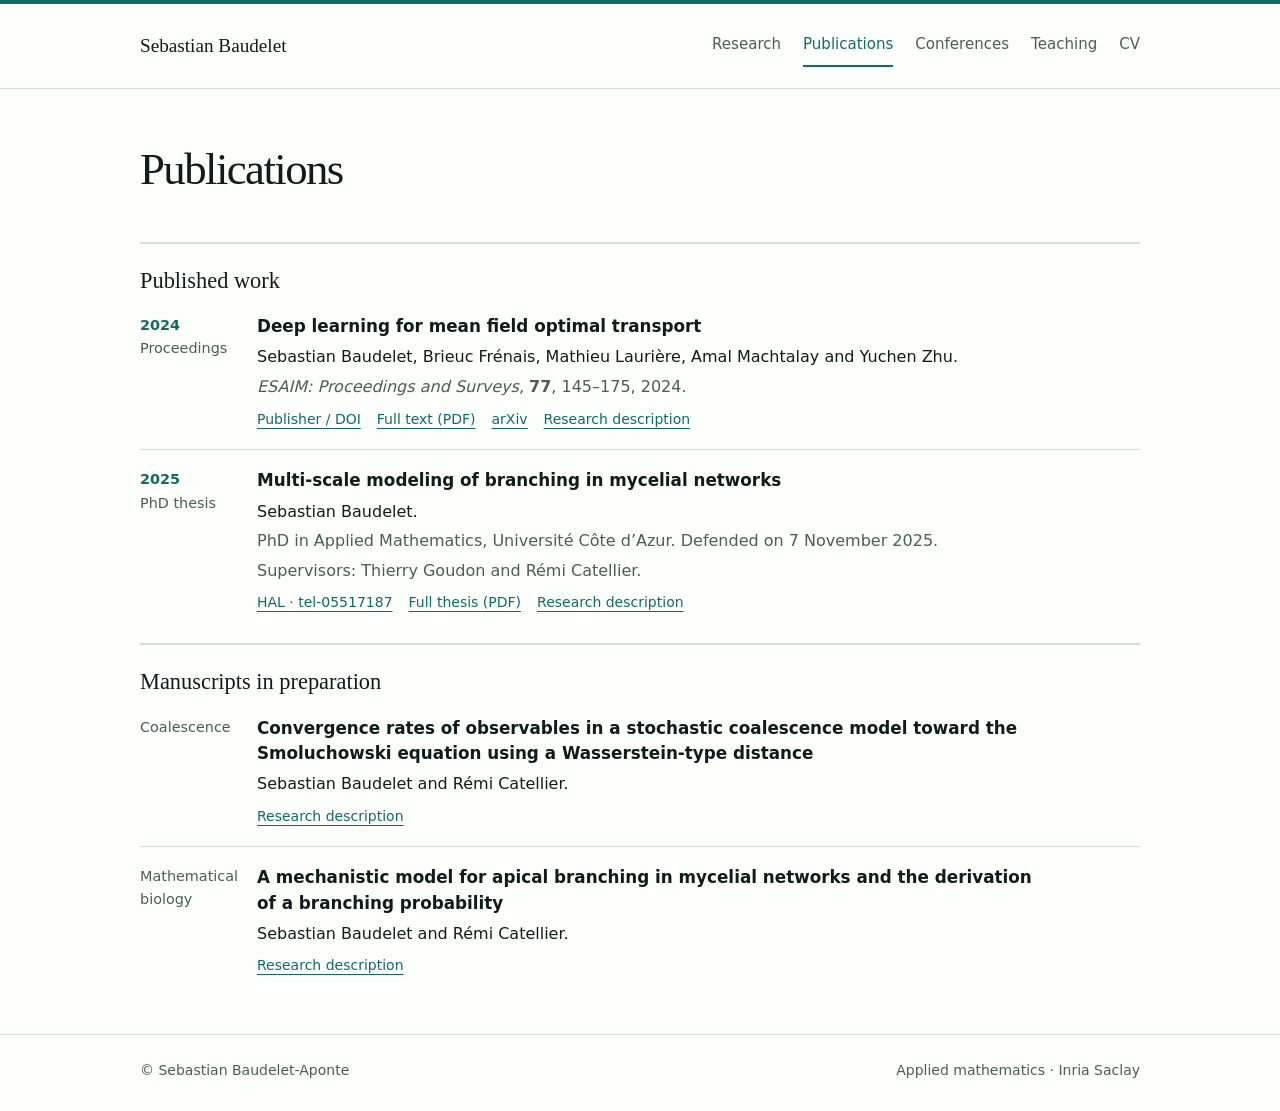
==== publications.html @ a777f3b1 "Add files via upload" ====
<!doctype html>
<html lang="en">
<head>
  <meta charset="utf-8">
  <meta name="viewport" content="width=device-width, initial-scale=1">
  <meta name="description" content="Articles and manuscripts by Sebastian Baudelet, with full-text links and bibliographic information.">
  <meta name="theme-color" content="#09685e">
  <title>Publications | Sebastian Baudelet-Aponte</title>
  <link rel="stylesheet" href="css/style.css">
</head>
<body>
  <a class="skip-link" href="#main">Skip to content</a>
  <header class="site-header"><div class="header-inner">
    <a class="brand" href="index.html">Sebastian Baudelet</a>
    <nav aria-label="Main navigation"><a href="research.html">Research</a>
      <a href="publications.html" aria-current="page">Publications</a>
      <a href="conferences.html">Conferences</a>
      <a href="teaching.html">Teaching</a>
      <a href="files/CV_website.pdf">CV</a></nav>
  </div></header>
  <main id="main" class="publications-page">
    <header class="page-title"><h1>Publications</h1></header>
    <section class="section" aria-labelledby="published-title"><h2 id="published-title">Published work</h2><ul class="work-list">
      <li id="mean-field"><div class="meta"><strong>2024</strong>Proceedings</div><div><h3 class="publication-title">Deep learning for mean field optimal transport</h3><p class="authors">Sebastian Baudelet, Brieuc Frénais, Mathieu Laurière, Amal Machtalay and Yuchen Zhu.</p><p><em>ESAIM: Proceedings and Surveys</em>, <strong>77</strong>, 145–175, 2024.</p><div class="inline-links"><a href="https://doi.org/10.1051/proc/202477145">Publisher / DOI</a><a href="https://www.esaim-proc.org/articles/proc/pdf/2024/02/proc2407707.pdf">Full text (PDF)</a><a href="https://arxiv.org/abs/2302.14739">arXiv</a><a href="research.html#optimal-transport">Research description</a></div></div></li>
      <li id="phd-thesis"><div class="meta"><strong>2025</strong>PhD thesis</div><div><h3 class="publication-title">Multi-scale modeling of branching in mycelial networks</h3><p class="authors">Sebastian Baudelet.</p><p>PhD in Applied Mathematics, Université Côte d’Azur. Defended on 7 November 2025.</p><p>Supervisors: Thierry Goudon and Rémi Catellier.</p><div class="inline-links"><a href="https://theses.hal.science/tel-05517187">HAL · tel-05517187</a><a href="https://theses.hal.science/tel-05517187/file/2025COAZ5050.pdf">Full thesis (PDF)</a><a href="research.html#mycelial-networks">Research description</a></div></div></li>
    </ul></section>
    <section class="section" aria-labelledby="preparation-title"><h2 id="preparation-title">Manuscripts in preparation</h2><ul class="work-list">
      <li id="coalescence"><div class="meta">Coalescence</div><div><h3 class="publication-title">Convergence rates of observables in a stochastic coalescence model toward the Smoluchowski equation using a Wasserstein-type distance</h3><p class="authors">Sebastian Baudelet and Rémi Catellier.</p><div class="inline-links"><a href="research.html#coalescence">Research description</a></div></div></li>
      <li id="branching"><div class="meta">Mathematical biology</div><div><h3 class="publication-title">A mechanistic model for apical branching in mycelial networks and the derivation of a branching probability</h3><p class="authors">Sebastian Baudelet and Rémi Catellier.</p><div class="inline-links"><a href="research.html#mycelial-networks">Research description</a></div></div></li>
    </ul></section>
  </main>
  <footer><div class="footer-inner"><p>© Sebastian Baudelet-Aponte</p><p>Applied mathematics · Inria Saclay</p></div></footer>
</body>
</html>
---- css/style.css ----
/* Shared colour variables used throughout the website. */
:root {
  --paper: #fdfffd;
  --ink: #0f1d1a;
  --muted: #485e56;
  --teal: #126b62;
  --line: #d5dfda;
  --white: #fff;
  --accent: #955031;
}

/* Base styles, links, keyboard focus and typography. */
* {
  box-sizing: border-box;
}

/* Offset applied when navigating to an anchor on the page. */
html {
  scroll-padding-top: 20px;
}

body {
  margin: 0;
  background: var(--paper);
  color: var(--ink);
  font-family: system-ui,-apple-system,"Segoe UI",sans-serif;
  font-size: 16px;
  line-height: 1.7;
}

a {
  color: var(--teal);
  text-decoration-thickness: 1px;
  text-underline-offset: 4px;
}

a:hover {
  color: var(--ink);
}

a:focus-visible,summary:focus-visible {
  outline: 3px solid var(--teal);
  outline-offset: 5px;
  border-radius: 2px;
}

img {
  display: block;
  max-width: 100%;
}

p,h1,h2,h3 {
  margin-top: 0;
}

p {
  margin-bottom: 1rem;
}

h1,h2,h3 {
  font-family: Georgia,"Times New Roman",serif;
  font-weight: 400;
  line-height: 1.18;
}

h1 {
  font-size: clamp(2.5rem,5vw,3.8rem);
  letter-spacing: -.035em;
  margin-bottom: 20px;
}

h2 {
  font-size: clamp(1.7rem,3vw,2.1rem);
  margin-bottom: 20px;
}

h3 {
  font-size: 1.35rem;
  margin-bottom: 10px;
}

/* Shared page width and horizontal spacing. */
main,.header-inner,.footer-inner {
  max-width: 1080px;
  margin: auto;
  padding-left: 40px;
  padding-right: 40px;
}

/* Header and navigation. */
.site-header {
  border-top: 4px solid var(--teal);
  border-bottom: 1px solid var(--line);
}

.header-inner {
  display: flex;
  align-items: center;
  justify-content: space-between;
  gap: 24px;
  min-height: 84px;
}

.brand {
  color: var(--ink);
  font-family: Georgia,serif;
  font-size: 1.2rem;
  text-decoration: none;
  white-space: nowrap;
}

nav {
  display: flex;
  flex-wrap: wrap;
  gap: 8px 22px;
}

nav a {
  font-size: .94rem;
  color: var(--muted);
  text-decoration: none;
  padding: 7px 0;
  border-bottom: 2px solid transparent;
}

nav a:hover,nav a[aria-current=page] {
  color: var(--teal);
  border-bottom-color: var(--teal);
}

/* Accessible link for skipping directly to the main content. */
.skip-link {
  position: absolute;
  top: -100px;
  left: 20px;
  padding: 10px 18px;
  background: white;
  z-index: 20;
}

.skip-link:focus {
  top: 10px;
}

/* Small section labels. */
.eyebrow {
  font-size: .875rem;
  color: var(--teal);
  font-weight: 650;
  letter-spacing: .07em;
  text-transform: uppercase;
  margin-bottom: 14px;
}

/* Homepage introduction and portrait. */
.hero {
  display: grid;
  grid-template-columns: minmax(0,1fr) 190px;
  gap: 64px;
  align-items: start;
  padding: 58px 0 44px;
}

.hero h1 {
  margin-bottom: 12px;
}

.position {
  font-size: 1.12rem;
  color: var(--muted);
  margin-bottom: 22px;
}

.intro {
  font-size: 1.1rem;
  max-width: 690px;
}

.portrait {
  margin: 6px 0 0;
}

.portrait img {
  width: 190px;
  aspect-ratio: 4/5;
  object-fit: cover;
  border-radius: 3px;
}

.portrait figcaption {
  font-size: .875rem;
  color: var(--muted);
  padding-top: 10px;
}

/* Reusable link rows and section layout. */
.inline-links {
  display: flex;
  flex-wrap: wrap;
  gap: 10px 22px;
  font-size: .94rem;
  margin-top: 20px;
}

.section {
  padding: 36px 0 40px;
  border-top: 2px solid var(--line);
}

.section-heading {
  display: flex;
  align-items: baseline;
  justify-content: space-between;
  gap: 20px;
  margin-bottom: 22px;
}

.section-heading h2 {
  margin: 0;
}

.section-heading>a {
  font-size: .94rem;
}

.section-intro {
  color: var(--muted);
  max-width: 740px;
}

/* Lists of research work and publications. */
.work-list {
  list-style: none;
  padding: 0;
  margin: 0;
}

.work-list>li {
  display: grid;
  grid-template-columns: 120px minmax(0,1fr);
  gap: 26px;
  padding: 24px 0;
  border-bottom: 1px solid var(--line);
}

.work-list>li:first-child {
  padding-top: 0;
}

.work-list>li:last-child {
  border-bottom: 0;
  padding-bottom: 0;
}

.meta {
  font-size: .9rem;
  color: var(--muted);
  line-height: 1.6;
}

.meta strong {
  display: block;
  color: var(--teal);
  font-weight: 600;
}

.work-list h3 a {
  color: var(--ink);
  text-decoration: none;
}

.work-list h3 a:hover {
  text-decoration: underline;
  text-decoration-color: var(--teal);
}

.work-list p {
  color: var(--muted);
  margin-bottom: 8px;
}

.work-list .inline-links {
  margin-top: 12px;
}

/* Page titles and introductory text. */
.page-title {
  padding: 54px 0 34px;
  max-width: 820px;
}

.page-title p:last-child {
  color: var(--muted);
  font-size: 1.1rem;
  margin-bottom: 0;
}

/* Research descriptions and equations. */
.research-section {
  display: grid;
  grid-template-columns: 180px minmax(0,1fr);
  gap: 35px;
  padding: 36px 0;
  border-top: 1px solid var(--line);
}

.research-section .eyebrow {
  padding-top: 6px;
}

.research-section p {
  max-width: 720px;
}

.research-section h2 {
  font-size: 1.8rem;
}

.equation {
  font-family: Georgia,serif;
  font-size: 1.35rem;
  padding: 15px 22px;
  border-left: 2px solid var(--teal);
  background: #edf3ef;
  overflow-wrap: anywhere;
}

.equation sup {
  font-size: .75em;
}

.research-section .inline-links {
  margin-top: 12px;
}

/* Contact information. */
.contact {
  display: grid;
  grid-template-columns: 180px minmax(0,1fr);
  gap: 35px;
}

.contact p {
  margin-bottom: 8px;
}

.email {
  overflow-wrap: anywhere;
}

.contact small {
  font-size: .9rem;
  color: var(--muted);
}

/* Conference and teaching event lists. */
.event-list {
  list-style: none;
  padding: 0;
  margin: 0;
}

.event-list li {
  display: grid;
  grid-template-columns: 150px minmax(0,1fr);
  gap: 28px;
  border-top: 1px solid var(--line);
  padding: 25px 0;
}

.event-list li:first-child {
  border-top: 0;
  padding-top: 0;
}

.event-list h3 {
  font-size: 1.4rem;
}

.event-list p {
  color: var(--muted);
  margin: 0 0 6px;
}

.event-date {
  font-size: 1rem;
  color: var(--teal);
  font-variant-numeric: tabular-nums;
}

.course-list {
  padding-left: 20px;
  margin: 8px 0 0;
}

.course-list li {
  margin-bottom: 5px;
}

.publication-title {
  max-width: 780px;
}

.authors {
  color: var(--ink)!important;
}

.status {
  color: var(--accent);
  font-size: .9rem;
}

/* Expandable content: HTML handles the toggle; CSS controls its appearance. */
details {
  margin-top: 14px;
}

summary {
  cursor: pointer;
  color: var(--teal);
  width: fit-content;
  font-size: .94rem;
}

details p {
  padding-top: 12px;
  max-width: 740px;
}

/* Footer and text selection. */
footer {
  border-top: 1px solid var(--line);
  margin-top: 28px;
}

.footer-inner {
  display: flex;
  justify-content: space-between;
  gap: 20px;
  padding-top: 24px;
  padding-bottom: 28px;
  font-size: .875rem;
  color: var(--muted);
}

.footer-inner p {
  margin: 0;
}

::selection {
  background: #c8e2d9;
}

/* Tablet and narrow-screen layout. */
@media(max-width:760px) {
  main,.header-inner,.footer-inner {
    padding-left: 24px;
    padding-right: 24px;
  }

  .header-inner {
    align-items: flex-start;
    flex-direction: column;
    padding-top: 18px;
    padding-bottom: 12px;
    gap: 8px;
  }

  nav {
    gap: 4px 18px;
  }

  .hero {
    grid-template-columns: minmax(0,1fr) 135px;
    gap: 24px;
    padding-top: 36px;
  }

  .portrait img {
    width: 135px;
  }

  .research-section,.contact {
    grid-template-columns: 1fr;
    gap: 8px;
  }

  .research-section .eyebrow {
    margin-bottom: 5px;
  }

  .work-list>li {
    grid-template-columns: 95px minmax(0,1fr);
    gap: 18px;
  }

  .event-list li {
    grid-template-columns: 120px minmax(0,1fr);
    gap: 20px;
  }

  .page-title {
    padding-top: 36px;
  }

  .section-heading {
    align-items: flex-start;
  }

  .footer-inner {
    flex-wrap: wrap;
  }

}

/* Phone layout. */
@media(max-width:480px) {
  .hero {
    grid-template-columns: 1fr;
    gap: 20px;
  }

  .portrait {
    display: flex;
    gap: 18px;
    align-items: center;
    margin: 0;
  }

  .portrait img {
    width: 92px;
  }

  .portrait figcaption {
    padding: 0;
  }

  .hero h1 {
    font-size: 2.6rem;
  }

  .work-list>li,.event-list li {
    grid-template-columns: 1fr;
    gap: 10px;
  }

  .meta strong {
    display: inline;
    margin-right: 8px;
  }

  .section-heading {
    flex-direction: column;
    gap: 8px;
  }

  .section {
    padding: 28px 0;
  }

  .page-title h1 {
    font-size: 2.6rem;
  }

}

/* Respect reduced-motion preferences. */
@media(prefers-reduced-motion:reduce) {
  html {
    scroll-behavior: auto;
  }

}

/* Print layout. */
@media print {
  body {
    background: white;
    font-size: 11pt;
  }

  nav,.skip-link {
    display: none;
  }

  main,.header-inner,.footer-inner {
    max-width: none;
    padding-left: 0;
    padding-right: 0;
  }

  .site-header {
    border-top: 0;
  }

  .hero {
    padding-top: 25px;
  }

  .section,.research-section {
    break-inside: avoid;
  }

  .footer-inner {
    padding-bottom: 0;
  }

}

/* Compact bibliography; homepage work previews retain their own spacing. */
.publications-page .page-title {
  padding-bottom: 26px;
}

.publications-page .page-title h1 {
  font-size: clamp(2rem,4vw,2.8rem);
}

.publications-page .page-title p:last-child {
  font-size: 1rem;
}

.publications-page .section {
  padding: 24px 0 28px;
}

.publications-page .section>h2 {
  font-size: 1.4rem;
  margin-bottom: 20px;
}

.publications-page .work-list>li {
  grid-template-columns: 95px minmax(0,1fr);
  gap: 22px;
  padding: 18px 0;
}

.publications-page .work-list>li:first-child {
  padding-top: 0;
}

.publications-page .work-list>li:last-child {
  padding-bottom: 0;
}

.publications-page .publication-title {
  font-family: inherit;
  font-size: 1.05rem;
  font-weight: 600;
  line-height: 1.5;
  margin-bottom: 5px;
}

.publications-page .work-list p {
  margin-bottom: 4px;
  line-height: 1.6;
}

.publications-page .inline-links {
  font-size: .875rem;
  gap: 4px 16px;
  margin-top: 8px;
}

.publications-page details {
  margin-top: 8px;
}

.publications-page summary {
  font-size: .875rem;
}

.publications-page details p {
  padding-top: 8px;
}

/* Compact ANR meeting entry. */
.project-meetings {
  padding-top: 24px;
  padding-bottom: 24px;
}

.project-meetings h2 {
  font-family: inherit;
  font-size: 1rem;
  font-weight: 600;
  margin-bottom: 10px;
}

.project-meetings p {
  color: var(--muted);
  margin: 0;
}

.project-meetings strong {
  font-weight: 600;
}

/* Phone layout. */
@media(max-width:480px) {
  .publications-page .work-list>li {
    grid-template-columns: 1fr;
    gap: 7px;
  }

}

/* Biological schematics and captions. */
.fungal-model {
  margin: 24px 0;
}

.fungal-model-panels {
  display: grid;
  grid-template-columns: 1fr 1fr;
  gap: 18px;
}

.fungal-model-panels>div {
  background: #fff;
  border: 1px solid var(--line);
  padding: 12px;
}

.fungal-model-panels img {
  width: 100%;
  height: auto;
  aspect-ratio: 725/427;
  object-fit: contain;
}

.fungal-model-panels p {
  font-size: .9rem;
  font-weight: 600;
  margin: 10px 0 0;
  color: var(--ink);
  text-align: center;
}

.fungal-model figcaption {
  font-size: .9rem;
  line-height: 1.6;
  color: var(--muted);
  margin-top: 12px;
}

@media(max-width:540px) {
  .fungal-model-panels {
    grid-template-columns: 1fr;
  }

}

/* Explanation of the mathematical approximations. */
.model-approximations {
  margin: 20px 0;
}

.model-approximations ol {
  padding-left: 22px;
  margin: 14px 0;
}

.model-approximations li {
  margin-bottom: 10px;
  color: var(--muted);
}

.model-approximations strong {
  color: var(--ink);
  font-weight: 600;
}

.model-approximations p {
  padding-top: 0;
}

.research-connection {
  margin-top: 20px;
}

/* Mathematical diagrams. */
.technical-figure {
  margin: 22px 0;
}

.technical-figure img {
  width: 100%;
  height: auto;
  background: #fff;
}

.technical-figure>a {
  display: block;
}

.domain-figure img {
  max-width: 440px;
  margin: auto;
}

.technical-figure figcaption {
  font-size: .9rem;
  line-height: 1.6;
  color: var(--muted);
  margin-top: 12px;
}

/* A concise record of tutorial teaching. */
.teaching-page .page-title {
  padding: 32px 0 20px;
}

.teaching-page .page-title h1 {
  font-size: 2.2rem;
  margin-bottom: 12px;
}

.teaching-page .page-title p {
  font-size: 1rem;
}

.teaching-page .section {
  padding: 18px 0;
}

.teaching-list {
  margin: 0 0 16px;
}

.teaching-list>div {
  display: grid;
  grid-template-columns: 150px minmax(0,1fr);
  gap: 22px;
  padding: 14px 0;
  border-bottom: 1px solid var(--line);
}

.teaching-list>div:first-child {
  padding-top: 0;
}

.teaching-list dt {
  font-weight: 600;
}

.teaching-list dt span {
  display: block;
  font-size: .9rem;
  font-weight: 400;
  color: var(--muted);
}

.teaching-list dd {
  margin: 0;
  line-height: 1.6;
}

@media(max-width:540px) {
  .teaching-list>div {
    grid-template-columns: 1fr;
    gap: 4px;
  }

  .teaching-list dt span {
    display: inline;
    margin-left: 12px;
  }

}

/* Photograph of the fungal network. */
.fungus-photo {
  margin: 18px 0 24px;
  max-width: 430px;
}

.fungus-photo img {
  display: block;
  width: 100%;
  height: auto;
}

.fungus-photo figcaption {
  font-size: .875rem;
  line-height: 1.5;
  color: var(--muted);
  margin-top: 10px;
}
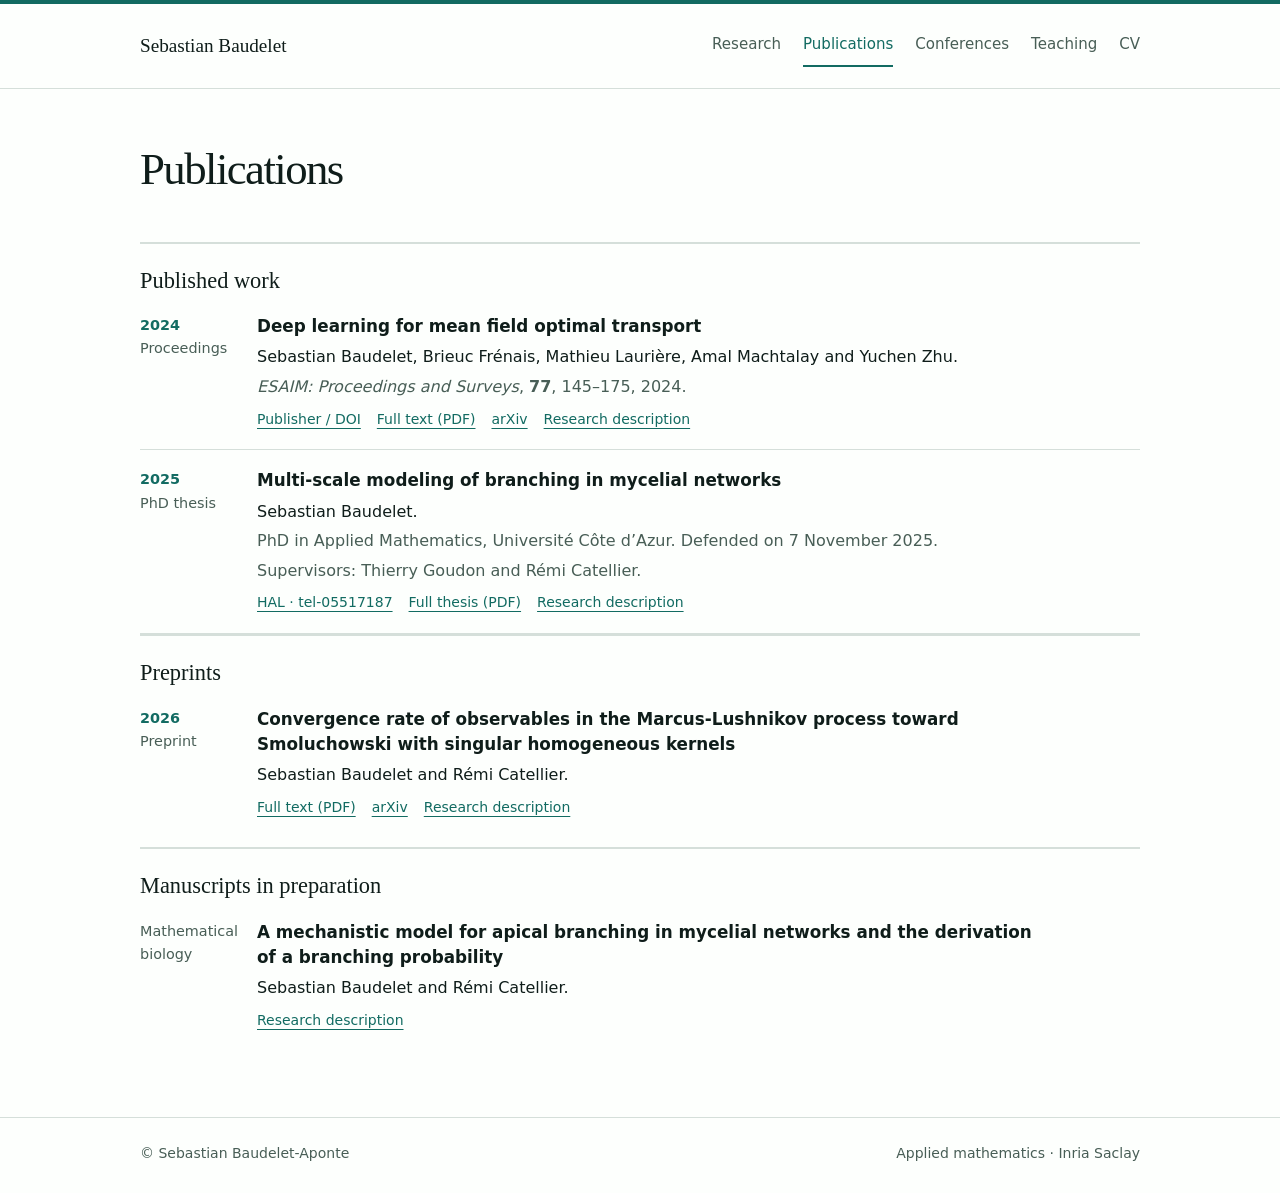
==== commit 3bce9ceb: "Added the coalescence preprint" ====
--- a/publications.html
+++ b/publications.html
@@ -20,13 +20,63 @@
   </div></header>
   <main id="main" class="publications-page">
     <header class="page-title"><h1>Publications</h1></header>
-    <section class="section" aria-labelledby="published-title"><h2 id="published-title">Published work</h2><ul class="work-list">
-      <li id="mean-field"><div class="meta"><strong>2024</strong>Proceedings</div><div><h3 class="publication-title">Deep learning for mean field optimal transport</h3><p class="authors">Sebastian Baudelet, Brieuc Frénais, Mathieu Laurière, Amal Machtalay and Yuchen Zhu.</p><p><em>ESAIM: Proceedings and Surveys</em>, <strong>77</strong>, 145–175, 2024.</p><div class="inline-links"><a href="https://doi.org/10.1051/proc/202477145">Publisher / DOI</a><a href="https://www.esaim-proc.org/articles/proc/pdf/2024/02/proc2407707.pdf">Full text (PDF)</a><a href="https://arxiv.org/abs/2302.14739">arXiv</a><a href="research.html#optimal-transport">Research description</a></div></div></li>
+
+    <section class="section" aria-labelledby="published-title">
+      <h2 id="published-title">Published work</h2>
+      <ul class="work-list">
+      <li id="mean-field"><div class="meta"><strong>2024</strong>Proceedings</div><div>
+        <h3 class="publication-title">
+          Deep learning for mean field optimal transport
+        </h3>
+        <p class="authors">Sebastian Baudelet, Brieuc Frénais, Mathieu Laurière, Amal Machtalay and Yuchen Zhu.</p>
+        <p><em>ESAIM: Proceedings and Surveys</em>, <strong>77</strong>, 145–175, 2024.</p>
+        
+        <div class="inline-links">
+          <a href="https://doi.org/10.1051/proc/202477145">Publisher / DOI</a>
+          <a href="https://www.esaim-proc.org/articles/proc/pdf/2024/02/proc2407707.pdf">Full text (PDF)</a>
+          <a href="https://arxiv.org/abs/2302.14739">arXiv</a>
+          <a href="research.html#optimal-transport">Research description</a></div></div></li>
       <li id="phd-thesis"><div class="meta"><strong>2025</strong>PhD thesis</div><div><h3 class="publication-title">Multi-scale modeling of branching in mycelial networks</h3><p class="authors">Sebastian Baudelet.</p><p>PhD in Applied Mathematics, Université Côte d’Azur. Defended on 7 November 2025.</p><p>Supervisors: Thierry Goudon and Rémi Catellier.</p><div class="inline-links"><a href="https://theses.hal.science/tel-05517187">HAL · tel-05517187</a><a href="https://theses.hal.science/tel-05517187/file/2025COAZ5050.pdf">Full thesis (PDF)</a><a href="research.html#mycelial-networks">Research description</a></div></div></li>
-    </ul></section>
-    <section class="section" aria-labelledby="preparation-title"><h2 id="preparation-title">Manuscripts in preparation</h2><ul class="work-list">
-      <li id="coalescence"><div class="meta">Coalescence</div><div><h3 class="publication-title">Convergence rates of observables in a stochastic coalescence model toward the Smoluchowski equation using a Wasserstein-type distance</h3><p class="authors">Sebastian Baudelet and Rémi Catellier.</p><div class="inline-links"><a href="research.html#coalescence">Research description</a></div></div></li>
-      <li id="branching"><div class="meta">Mathematical biology</div><div><h3 class="publication-title">A mechanistic model for apical branching in mycelial networks and the derivation of a branching probability</h3><p class="authors">Sebastian Baudelet and Rémi Catellier.</p><div class="inline-links"><a href="research.html#mycelial-networks">Research description</a></div></div></li>
+    
+      
+<section class="section" aria-labelledby="preprint-title">
+  <h2 id="preprint-title">Preprints</h2>
+  <ul class="work-list">
+    <li id="coalescence">
+      <div class="meta"><strong>2026</strong>Preprint</div>
+      <div>
+        <h3 class="publication-title">
+          Convergence rate of observables in the Marcus-Lushnikov process toward Smoluchowski with singular homogeneous kernels
+        </h3>
+        <p class="authors">Sebastian Baudelet and Rémi Catellier.</p>
+        <div class="inline-links">
+          <a href="https://arxiv.org/pdf/2611.18380">Full text (PDF)</a>
+          <a href="https://arxiv.org/abs/2611.18380">arXiv</a>
+          <a href="research.html#coalescence">Research description</a>
+        </div>
+      </div>
+    </li>
+  </ul>
+</section>
+
+<section class="section" aria-labelledby="preparation-title">
+  <h2 id="preparation-title">Manuscripts in preparation</h2>
+  <ul class="work-list">
+    <li id="branching">
+      <div class="meta">Mathematical biology</div>
+      <div>
+        <h3 class="publication-title">
+          A mechanistic model for apical branching in mycelial networks and the derivation of a branching probability
+        </h3>
+        <p class="authors">Sebastian Baudelet and Rémi Catellier.</p>
+        <div class="inline-links">
+          <a href="research.html#mycelial-networks">Research description</a>
+        </div>
+      </div>
+    </li>
+  </ul>
+</section>
+
     </ul></section>
   </main>
   <footer><div class="footer-inner"><p>© Sebastian Baudelet-Aponte</p><p>Applied mathematics · Inria Saclay</p></div></footer>
